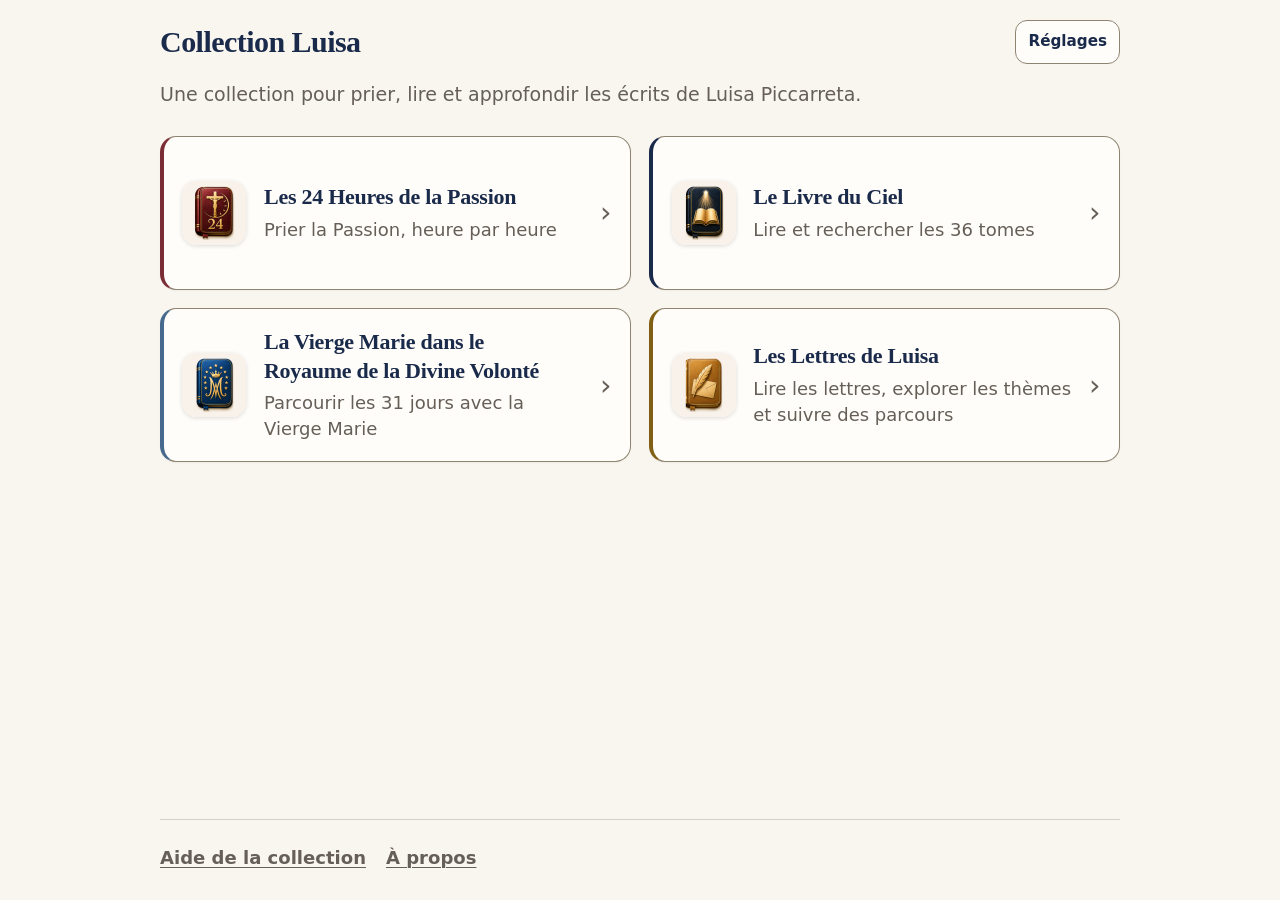
==== index.html @ f4c72cef "test" ====
<!doctype html>
<html lang="fr" dir="ltr" data-theme="system" data-text="normal">
<head>
  <meta charset="utf-8">
  <meta name="viewport" content="width=device-width, initial-scale=1, viewport-fit=cover">
  <meta name="referrer" content="no-referrer">
  <meta name="robots" content="noindex,nofollow">
  <meta name="theme-color" content="#F9F6F0" media="(prefers-color-scheme: light)">
  <meta name="theme-color" content="#171717" media="(prefers-color-scheme: dark)">
  <meta http-equiv="Content-Security-Policy" content="default-src 'self'; script-src 'self'; style-src 'self'; img-src 'self' data:; font-src 'self'; connect-src 'self'; worker-src 'self'; manifest-src 'self'; frame-src 'none'; object-src 'none'; base-uri 'none'; form-action 'none'">
  <meta name="x-build-profile" content="staging-review">
  <meta name="x-app-version" content="1.0.0">
  <meta name="x-build-date" content="2026-08-15">
  <title>Collection Luisa</title>
  <script src="boot.js"></script>
  <link rel="manifest" href="manifest.webmanifest">
  <link rel="apple-touch-icon" href="icons/apple-touch-icon.png">
  <link rel="stylesheet" href="styles.css">
  <script src="app.js" defer></script>
</head>
<body>
  <div id="system-banner" class="system-banner" hidden>
    <span id="system-banner-text" role="status" aria-live="polite"></span>
    <button id="system-banner-action" type="button" hidden>Actualiser</button>
  </div>
  <a class="skip-link" href="#main">Aller au contenu</a>
  <div class="page-shell">
    <header class="site-header">
      <h1 class="brand">Collection Luisa</h1>
      <button class="settings-trigger js-settings-trigger" type="button" hidden>Réglages</button>
    </header>

    <main id="main" tabindex="-1">
      <p class="intro">Une collection pour prier, lire et approfondir les écrits de Luisa Piccarreta.</p>

      <ul class="app-grid" aria-label="Les quatre œuvres">
        <li class="app-card app-card--24h" data-app-id="24h" data-public-state="available">
          <a class="app-card__link" href="https://louisriv26.github.io/Les-24-Heures-de-la-Passion/" referrerpolicy="no-referrer">
            <img class="app-card__icon" src="assets/apps/24h.png" alt="" width="64" height="64" decoding="async">
            <div class="app-card__copy"><h2 class="app-card__title">Les 24 Heures de la Passion</h2><p class="app-card__desc">Prier la Passion, heure par heure</p></div>
            <span class="app-card__chevron" aria-hidden="true">›</span>
          </a>
        </li>
        <li class="app-card app-card--ldc" data-app-id="ldc" data-public-state="available">
          <a class="app-card__link" href="https://louisriv26.github.io/Le-livre-du-Ciel---Github/" referrerpolicy="no-referrer">
            <img class="app-card__icon" src="assets/apps/ldc.png" alt="" width="64" height="64" decoding="async">
            <div class="app-card__copy"><h2 class="app-card__title">Le Livre du Ciel</h2><p class="app-card__desc">Lire et rechercher les 36 tomes</p></div>
            <span class="app-card__chevron" aria-hidden="true">›</span>
          </a>
        </li>
        <li class="app-card app-card--marie" data-app-id="marie" data-public-state="available">
          <a class="app-card__link" href="https://louisriv26.github.io/La-Vierge-Marie-dans-le-Royaume-de-la-Divine-Volont-/" referrerpolicy="no-referrer">
            <img class="app-card__icon" src="assets/apps/marie.png" alt="" width="64" height="64" decoding="async">
            <div class="app-card__copy"><h2 class="app-card__title">La Vierge Marie dans le Royaume de la Divine Volonté</h2><p class="app-card__desc">Parcourir les 31 jours avec la Vierge Marie</p></div>
            <span class="app-card__chevron" aria-hidden="true">›</span>
          </a>
        </li>
        <li class="app-card app-card--lettres" data-app-id="lettres" data-public-state="available">
          <a class="app-card__link" href="https://louisriv26.github.io/Les-lettres-de-Luisa/" referrerpolicy="no-referrer">
            <img class="app-card__icon" src="assets/apps/lettres.png" alt="" width="64" height="64" decoding="async">
            <div class="app-card__copy"><h2 class="app-card__title">Les Lettres de Luisa</h2><p class="app-card__desc">Lire les lettres, explorer les thèmes et suivre des parcours</p></div>
            <span class="app-card__chevron" aria-hidden="true">›</span>
          </a>
        </li>
      </ul>
    </main>

    <footer class="home-footer">
      <a href="help.html">Aide de la collection</a>
      <a href="about.html">À propos</a>
    </footer>
  </div>

  <dialog id="settings-dialog" class="settings-dialog" aria-labelledby="settings-heading">
    <div class="settings-dialog__inner">
      <div class="settings-dialog__header">
        <h2 id="settings-heading" tabindex="-1">Réglages</h2>
        <button id="settings-close" class="icon-control" type="button" aria-label="Fermer les réglages">Fermer</button>
      </div>
      <p class="settings-scope">Ces réglages s’appliquent uniquement à Collection Luisa.<br>Chaque app conserve ses propres réglages.</p>

      <fieldset class="settings-group">
        <legend>Taille du texte</legend>
        <div class="radio-list">
          <label><input type="radio" name="hub-text" value="small"> <span>Petit</span></label>
          <label><input type="radio" name="hub-text" value="normal"> <span>Normal</span></label>
          <label><input type="radio" name="hub-text" value="large"> <span>Grand</span></label>
          <label><input type="radio" name="hub-text" value="xlarge"> <span>Très grand</span></label>
        </div>
      </fieldset>

      <fieldset class="settings-group">
        <legend>Thème</legend>
        <div class="radio-list">
          <label><input type="radio" name="hub-theme" value="system"> <span>Automatique</span></label>
          <label><input type="radio" name="hub-theme" value="light"> <span>Clair</span></label>
          <label><input type="radio" name="hub-theme" value="dark"> <span>Sombre</span></label>
        </div>
      </fieldset>
    </div>
  </dialog>

  <div id="live" class="visually-hidden" role="status" aria-live="polite"></div>
</body>
</html>
---- styles.css ----
[hidden] {
  display: none !important;
}

:root {
  color-scheme: light dark;
  --hub-bg: #F9F6F0;
  --hub-surface: #FFFDF9;
  --hub-text: #1A2A4A;
  --hub-text-muted: #665F58;
  --hub-gold-text: #806014;
  --hub-gold-accent: #B08527;
  --hub-border: #8F8471;
  --hub-rule: #D8D0C4;
  --hub-focus: #1A2A4A;
  --hub-link: #1A2A4A;
  --module-24h-accent: #7B2D35;
  --module-ldc-accent: #1A2A4A;
  --module-marie-accent: #456A8D;
  --module-lettres-accent: #806014;
  --space-1: .25rem;
  --space-2: .5rem;
  --space-3: .75rem;
  --space-4: 1rem;
  --space-5: 1.5rem;
  --space-6: 2rem;
  --space-7: 3rem;
  --radius-card: 1rem;
  --radius-control: .75rem;
  --font-ui: system-ui, -apple-system, BlinkMacSystemFont, "Segoe UI", sans-serif;
  --font-display: Georgia, "Iowan Old Style", "Times New Roman", "Noto Serif", serif;
  --fs-body: 1.1875rem;
  --fs-card-desc: 1.125rem;
  --fs-card-title: 1.375rem;
  --fs-brand: 1.875rem;
  --page-inline: clamp(1rem, 4vw, 2rem);
}

html[data-text="small"] {
  --fs-body: 1rem;
  --fs-card-desc: 1rem;
  --fs-card-title: 1.25rem;
  --fs-brand: 1.75rem;
}

html[data-text="normal"] {
  --fs-body: 1.1875rem;
  --fs-card-desc: 1.125rem;
  --fs-card-title: 1.375rem;
  --fs-brand: 1.875rem;
}

html[data-text="large"] {
  --fs-body: 1.375rem;
  --fs-card-desc: 1.25rem;
  --fs-card-title: 1.5rem;
  --fs-brand: 2rem;
}

html[data-text="xlarge"] {
  --fs-body: 1.625rem;
  --fs-card-desc: 1.4375rem;
  --fs-card-title: 1.6875rem;
  --fs-brand: 2.125rem;
}

html[data-theme="light"] {
  color-scheme: light;
}

html[data-theme="dark"] {
  color-scheme: dark;
  --hub-bg: #171717;
  --hub-surface: #211F1C;
  --hub-text: #F3EFE7;
  --hub-text-muted: #C6BFB4;
  --hub-gold-text: #D3B45A;
  --hub-gold-accent: #D3B45A;
  --hub-border: #7A7065;
  --hub-rule: #3A3630;
  --hub-focus: #F3EFE7;
  --hub-link: #F3EFE7;
  --module-24h-accent: #D7A0A5;
  --module-ldc-accent: #B7CDE0;
  --module-marie-accent: #9FC3DE;
  --module-lettres-accent: #D3B45A;
}

@media (prefers-color-scheme: dark) {
  html[data-theme="system"] {
    color-scheme: dark;
    --hub-bg: #171717;
    --hub-surface: #211F1C;
    --hub-text: #F3EFE7;
    --hub-text-muted: #C6BFB4;
    --hub-gold-text: #D3B45A;
    --hub-gold-accent: #D3B45A;
    --hub-border: #7A7065;
    --hub-rule: #3A3630;
    --hub-focus: #F3EFE7;
    --hub-link: #F3EFE7;
    --module-24h-accent: #D7A0A5;
    --module-ldc-accent: #B7CDE0;
    --module-marie-accent: #9FC3DE;
    --module-lettres-accent: #D3B45A;
  }
}

* {
  box-sizing: border-box;
}

html {
  min-width: 0;
  background: var(--hub-bg);
}

body {
  margin: 0;
  min-width: 0;
  min-height: 100vh;
  min-height: 100dvh;
  background: var(--hub-bg);
  color: var(--hub-text);
  font-family: var(--font-ui);
  font-size: var(--fs-body);
  line-height: 1.6;
  text-rendering: optimizeLegibility;
}

img,
svg {
  display: block;
  max-width: 100%;
}

a {
  color: var(--hub-link);
  text-underline-offset: .18em;
  text-decoration-thickness: .08em;
}

a:hover {
  text-decoration-thickness: .12em;
}

:focus-visible {
  outline: 3px solid var(--hub-focus);
  outline-offset: 3px;
}

.skip-link {
  position: fixed;
  z-index: 10;
  inset-block-start: .75rem;
  inset-inline-start: .75rem;
  padding: .65rem .85rem;
  border: 2px solid var(--hub-focus);
  border-radius: var(--radius-control);
  background: var(--hub-surface);
  color: var(--hub-text);
  transform: translateY(-180%);
}

.skip-link:focus {
  transform: translateY(0);
}

.page-shell {
  width: min(100%, 1024px);
  min-height: 100vh;
  min-height: 100dvh;
  margin-inline: auto;
  padding:
    max(1rem, env(safe-area-inset-top))
    max(var(--page-inline), env(safe-area-inset-right))
    max(1.25rem, env(safe-area-inset-bottom))
    max(var(--page-inline), env(safe-area-inset-left));
  display: flex;
  flex-direction: column;
}

.site-header {
  display: flex;
  align-items: center;
  justify-content: space-between;
  gap: var(--space-4);
  min-width: 0;
  padding-block: .25rem 1rem;
}

.brand,
.page-title {
  margin: 0;
  color: var(--hub-text);
  font-family: var(--font-display);
  font-weight: 600;
  letter-spacing: -.018em;
}

.brand {
  font-size: var(--fs-brand);
  line-height: 1.18;
}

.page-title {
  font-size: clamp(1.75rem, 4vw, 2.25rem);
  line-height: 1.22;
}

.settings-trigger {
  flex: 0 0 auto;
  min-width: 44px;
  min-height: 44px;
  padding: .55rem .75rem;
  border: 1px solid var(--hub-border);
  border-radius: var(--radius-control);
  background: var(--hub-surface);
  color: var(--hub-text);
  font: 600 .95rem/1 var(--font-ui);
}

main {
  flex: 1 0 auto;
  min-width: 0;
}

.intro {
  max-width: 46rem;
  margin: 0 0 clamp(1.1rem, 3vw, 1.65rem);
  color: var(--hub-text-muted);
  font-size: var(--fs-body);
  line-height: 1.55;
}

.app-grid {
  display: grid;
  grid-template-columns: minmax(0, 1fr);
  gap: clamp(.75rem, 2.2vw, 1.15rem);
  margin: 0;
  padding: 0;
  list-style: none;
}

.app-card {
  min-width: 0;
  border: 1px solid var(--hub-border);
  border-inline-start-width: 4px;
  border-radius: var(--radius-card);
  background: var(--hub-surface);
  box-shadow: 0 1px 2px rgba(0, 0, 0, .04);
  overflow: clip;
}

.app-card--24h { border-inline-start-color: var(--module-24h-accent); }
.app-card--ldc { border-inline-start-color: var(--module-ldc-accent); }
.app-card--marie { border-inline-start-color: var(--module-marie-accent); }
.app-card--lettres { border-inline-start-color: var(--module-lettres-accent); }

.app-card__link,
.app-card__body {
  min-width: 0;
  min-height: 112px;
  padding: clamp(.85rem, 2.5vw, 1.15rem);
  display: grid;
  grid-template-columns: clamp(3.25rem, 7vw, 4rem) minmax(0, 1fr) auto;
  align-items: center;
  gap: clamp(.8rem, 2.4vw, 1.1rem);
}

.app-card__link {
  color: inherit;
  text-decoration: none;
}

.app-card__link:hover {
  background: color-mix(in srgb, var(--hub-surface) 94%, var(--hub-text) 6%);
}

.app-card__link:active {
  background: color-mix(in srgb, var(--hub-surface) 90%, var(--hub-text) 10%);
}

.app-card__link:focus-visible {
  outline: 3px solid var(--hub-focus);
  outline-offset: -4px;
}

.app-card__icon {
  width: clamp(3.25rem, 7vw, 4rem);
  height: clamp(3.25rem, 7vw, 4rem);
  border-radius: .9rem;
  object-fit: cover;
  box-shadow: 0 1px 4px rgba(0, 0, 0, .14);
}

.app-card__copy {
  min-width: 0;
}

.app-card__title {
  margin: 0;
  color: var(--hub-text);
  font-family: var(--font-display);
  font-size: var(--fs-card-title);
  font-weight: 600;
  line-height: 1.3;
  letter-spacing: -.012em;
  overflow-wrap: break-word;
  hyphens: auto;
  text-wrap: balance;
}

.app-card__desc,
.app-card__status {
  margin: .32rem 0 0;
  line-height: 1.45;
  overflow-wrap: break-word;
}

.app-card__desc {
  color: var(--hub-text-muted);
  font-size: var(--fs-card-desc);
}

.app-card__status {
  color: var(--hub-gold-text);
  font-size: .95em;
  font-weight: 700;
}

.app-card__chevron {
  align-self: center;
  color: var(--hub-text-muted);
  font-family: var(--font-ui);
  font-size: 1.8rem;
  font-weight: 400;
  line-height: 1;
}

.app-card.is-unavailable {
  box-shadow: none;
}

.app-card.is-unavailable .app-card__icon {
  opacity: .82;
}

.home-footer,
.page-footer {
  margin-block-start: clamp(1.25rem, 4vw, 2rem);
  padding-block-start: 1rem;
  border-block-start: 1px solid var(--hub-rule);
}

.home-footer {
  display: flex;
  flex-wrap: wrap;
  align-items: center;
  gap: .55rem 1.25rem;
}

.home-footer a,
.page-footer a {
  min-height: 44px;
  display: inline-flex;
  align-items: center;
  color: var(--hub-text-muted);
  font-size: .95em;
  font-weight: 600;
}

.prose {
  max-width: 46rem;
}

.prose h2 {
  margin: 1.8rem 0 .45rem;
  color: var(--hub-text);
  font-family: var(--font-display);
  font-size: 1.25em;
  line-height: 1.35;
}

.prose p {
  margin: .45rem 0 1rem;
  color: var(--hub-text-muted);
  line-height: 1.65;
}

.meta-list {
  margin: 1.25rem 0 0;
  padding: 0;
  display: grid;
  gap: .45rem;
  list-style: none;
  color: var(--hub-text-muted);
}

.meta-list strong {
  color: var(--hub-text);
}

.build-note {
  margin-block-start: 1.5rem;
  padding: .85rem 1rem;
  border-inline-start: 4px solid var(--hub-gold-accent);
  background: var(--hub-surface);
  color: var(--hub-text-muted);
  font-size: .92em;
}

@media (min-width: 700px) {
  .app-grid {
    grid-template-columns: repeat(2, minmax(0, 1fr));
  }

  .app-card__link,
  .app-card__body {
    min-height: 152px;
  }
}

@media (max-width: 359px) {
  .site-header {
    align-items: flex-start;
  }

  .app-card__link,
  .app-card__body {
    grid-template-columns: 3.25rem minmax(0, 1fr);
  }

  .app-card__chevron {
    display: none;
  }

  html[data-text="xlarge"] .app-card__link,
  html[data-text="xlarge"] .app-card__body {
    grid-template-columns: minmax(0, 1fr);
    align-items: start;
  }

  html[data-text="xlarge"] .app-card__icon {
    margin-block-end: .15rem;
  }
}

html[data-text="xlarge"] .app-card__chevron {
  display: none;
}

@media (forced-colors: active) {
  .app-card {
    border-color: CanvasText;
  }

  .app-card__link:focus-visible,
  :focus-visible {
    outline-color: Highlight;
  }
}

@media (prefers-reduced-motion: reduce) {
  *,
  *::before,
  *::after {
    scroll-behavior: auto !important;
    transition-duration: .01ms !important;
    animation-duration: .01ms !important;
    animation-iteration-count: 1 !important;
  }
}

.visually-hidden {
  position: absolute !important;
  width: 1px !important;
  height: 1px !important;
  padding: 0 !important;
  margin: -1px !important;
  overflow: hidden !important;
  clip: rect(0, 0, 0, 0) !important;
  white-space: nowrap !important;
  border: 0 !important;
}

body.is-scroll-locked {
  position: fixed;
  inset-inline: 0;
  width: 100%;
  overflow: hidden;
}

.settings-dialog {
  width: min(calc(100% - 1rem), 680px);
  max-inline-size: 680px;
  max-block-size: min(92vh, 100dvh);
  padding: 0;
  border: 1px solid var(--hub-border);
  border-radius: 1.25rem;
  background: var(--hub-surface);
  color: var(--hub-text);
  box-shadow: 0 18px 60px rgba(0, 0, 0, .22);
  overflow: auto;
}

.settings-dialog::backdrop {
  background: rgba(15, 19, 28, .55);
}

.settings-dialog__inner {
  padding: clamp(1rem, 3vw, 1.5rem);
}

.settings-dialog__header {
  display: flex;
  align-items: flex-start;
  justify-content: space-between;
  gap: 1rem;
}

.settings-dialog__header h2 {
  margin: 0;
  font-family: var(--font-display);
  font-size: 1.55em;
  line-height: 1.25;
}

.icon-control,
.support-actions button {
  min-width: 44px;
  min-height: 44px;
  padding: .7rem .9rem;
  border: 1px solid var(--hub-border);
  border-radius: var(--radius-control);
  background: var(--hub-surface);
  color: var(--hub-text);
  font: 600 .95em/1.2 var(--font-ui);
}

.settings-scope {
  margin: .8rem 0 1.25rem;
  color: var(--hub-text-muted);
  line-height: 1.5;
}

.settings-group {
  margin: 0;
  padding: 1rem 0;
  border: 0;
  border-block-start: 1px solid var(--hub-rule);
}

.settings-group legend {
  padding: 0;
  color: var(--hub-text);
  font-weight: 700;
}

.radio-list {
  display: grid;
  gap: .45rem;
  margin-block-start: .7rem;
}

.radio-list label {
  min-height: 44px;
  display: flex;
  align-items: center;
  gap: .75rem;
  padding: .55rem .65rem;
  border-radius: var(--radius-control);
  cursor: pointer;
}

.radio-list label:hover {
  background: color-mix(in srgb, var(--hub-surface) 92%, var(--hub-text) 8%);
}

.radio-list input[type="radio"] {
  inline-size: 1.25rem;
  block-size: 1.25rem;
  flex: 0 0 auto;
  margin: 0;
  accent-color: var(--hub-text);
}

.radio-list input[type="radio"]:focus-visible {
  outline: 3px solid var(--hub-focus);
  outline-offset: 4px;
}

.technical-support {
  margin-block-start: 2rem;
  padding-block-start: 1rem;
  border-block-start: 1px solid var(--hub-rule);
}

.support-actions {
  display: flex;
  flex-wrap: wrap;
  gap: .65rem;
}

.support-feedback,
.reset-confirmation {
  margin-block-start: 1rem;
  padding: 1rem;
  border: 1px solid var(--hub-border);
  border-radius: var(--radius-control);
  background: var(--hub-surface);
}

.support-feedback p,
.reset-confirmation p {
  margin-block-start: 0;
}

.reset-confirmation h3 {
  margin: 0 0 .55rem;
  font-family: var(--font-display);
  font-size: 1.05em;
  line-height: 1.35;
}

#diagnostics-text {
  width: 100%;
  min-height: 12rem;
  margin-block-start: .4rem;
  padding: .75rem;
  resize: vertical;
  border: 1px solid var(--hub-border);
  border-radius: var(--radius-control);
  background: var(--hub-bg);
  color: var(--hub-text);
  font: 1rem/1.45 ui-monospace, SFMono-Regular, Menlo, Consolas, monospace;
}

@media (max-width: 520px) {
  .settings-dialog {
    width: calc(100% - .5rem);
    max-block-size: 100vh;
    max-block-size: 100dvh;
    border-radius: 1rem;
  }
}

@media (forced-colors: active) {
  .settings-dialog,
  .settings-group,
  .technical-support,
  .support-feedback,
  .reset-confirmation,
  .icon-control,
  .support-actions button,
  #diagnostics-text {
    border-color: CanvasText;
  }

  .radio-list input[type="radio"] {
    forced-color-adjust: auto;
  }
}


/* One persistent system banner; offline has priority over update. */
.system-banner {
  position: sticky;
  inset-block-start: 0;
  z-index: 1000;
  display: flex;
  align-items: center;
  justify-content: center;
  gap: var(--space-3, .75rem);
  min-height: 44px;
  padding: .55rem max(1rem, env(safe-area-inset-right)) .55rem max(1rem, env(safe-area-inset-left));
  border-bottom: 1px solid var(--hub-border);
  background: var(--hub-surface);
  color: var(--hub-text);
  font: 600 .95rem/1.35 var(--font-ui);
}
.system-banner button {
  min-width: 44px;
  min-height: 44px;
  padding: .5rem .8rem;
  border: 1px solid var(--hub-border);
  border-radius: var(--radius-control);
  background: var(--hub-bg);
  color: var(--hub-text);
  font: inherit;
}
.system-banner button:focus-visible { outline: 3px solid var(--hub-focus); outline-offset: 2px; }
@media (max-width: 420px) {
  .system-banner { justify-content: space-between; font-size: .875rem; }
}
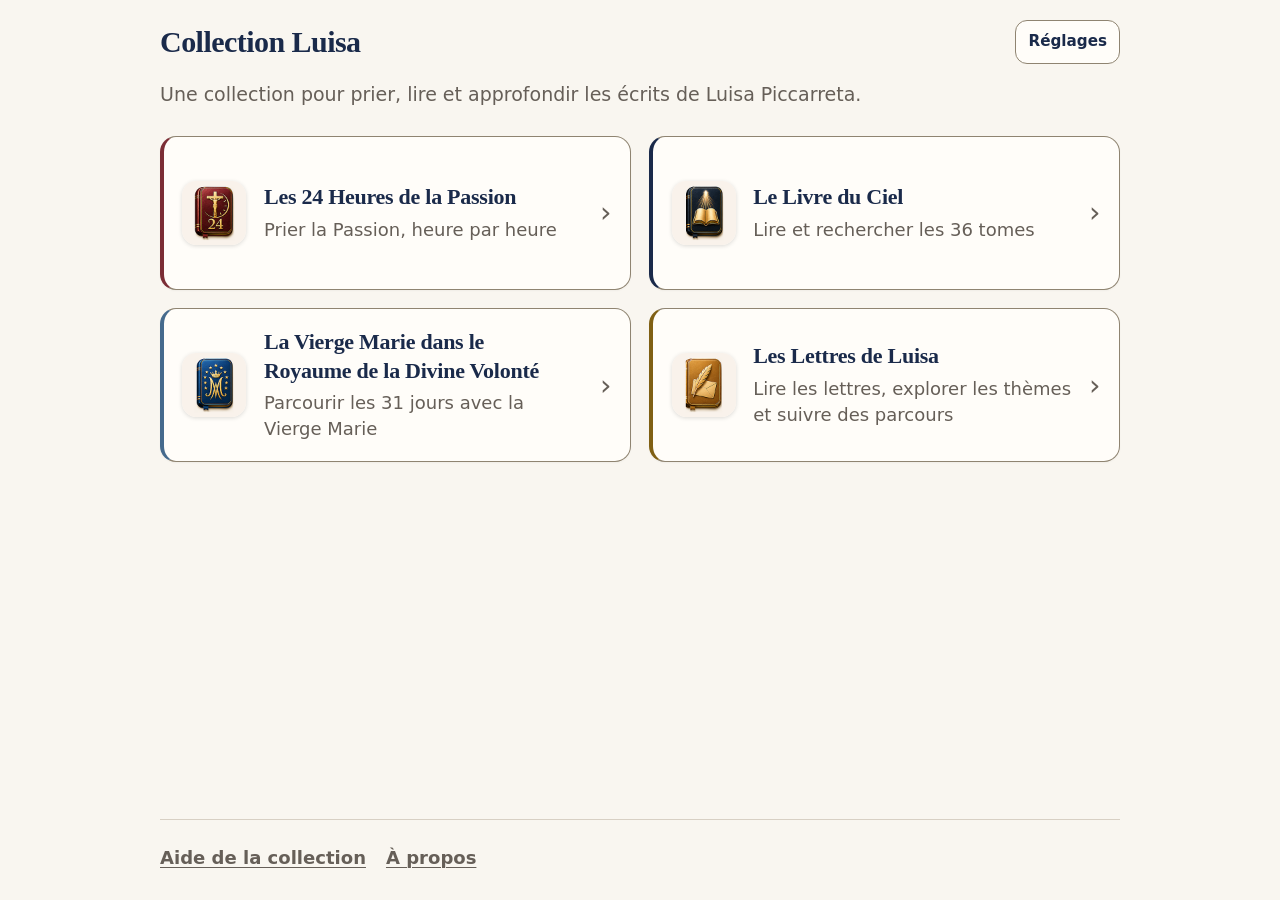
==== commit eaca5b08: "test" ====
--- a/index.html
+++ b/index.html
@@ -5,12 +5,21 @@
   <meta name="viewport" content="width=device-width, initial-scale=1, viewport-fit=cover">
   <meta name="referrer" content="no-referrer">
   <meta name="robots" content="noindex,nofollow">
+  <meta name="description" content="Une collection pour prier, lire et approfondir les écrits de Luisa Piccarreta.">
+  <link rel="canonical" href="https://louisriv26.github.io/Collection-Luisa/">
+  <meta property="og:type" content="website">
+  <meta property="og:title" content="Collection Luisa">
+  <meta property="og:description" content="Une collection pour prier, lire et approfondir les écrits de Luisa Piccarreta.">
+  <meta property="og:url" content="https://louisriv26.github.io/Collection-Luisa/">
+  <meta property="og:image" content="https://louisriv26.github.io/Collection-Luisa/icons/og-1200x630.png">
+  <meta property="og:image:width" content="1200">
+  <meta property="og:image:height" content="630">
   <meta name="theme-color" content="#F9F6F0" media="(prefers-color-scheme: light)">
   <meta name="theme-color" content="#171717" media="(prefers-color-scheme: dark)">
   <meta http-equiv="Content-Security-Policy" content="default-src 'self'; script-src 'self'; style-src 'self'; img-src 'self' data:; font-src 'self'; connect-src 'self'; worker-src 'self'; manifest-src 'self'; frame-src 'none'; object-src 'none'; base-uri 'none'; form-action 'none'">
   <meta name="x-build-profile" content="staging-review">
-  <meta name="x-app-version" content="1.0.0">
-  <meta name="x-build-date" content="2026-08-15">
+  <meta name="x-app-version" content="1.0.2">
+  <meta name="x-build-date" content="2026-08-23">
   <title>Collection Luisa</title>
   <script src="boot.js"></script>
   <link rel="manifest" href="manifest.webmanifest">
@@ -36,28 +45,28 @@
       <ul class="app-grid" aria-label="Les quatre œuvres">
         <li class="app-card app-card--24h" data-app-id="24h" data-public-state="available">
           <a class="app-card__link" href="https://louisriv26.github.io/Les-24-Heures-de-la-Passion/" referrerpolicy="no-referrer">
-            <img class="app-card__icon" src="assets/apps/24h.png" alt="" width="64" height="64" decoding="async">
+            <img class="app-card__icon" src="assets/apps/24h-192.png" alt="" width="64" height="64" decoding="async">
             <div class="app-card__copy"><h2 class="app-card__title">Les 24 Heures de la Passion</h2><p class="app-card__desc">Prier la Passion, heure par heure</p></div>
             <span class="app-card__chevron" aria-hidden="true">›</span>
           </a>
         </li>
         <li class="app-card app-card--ldc" data-app-id="ldc" data-public-state="available">
           <a class="app-card__link" href="https://louisriv26.github.io/Le-livre-du-Ciel---Github/" referrerpolicy="no-referrer">
-            <img class="app-card__icon" src="assets/apps/ldc.png" alt="" width="64" height="64" decoding="async">
+            <img class="app-card__icon" src="assets/apps/ldc-192.png" alt="" width="64" height="64" decoding="async">
             <div class="app-card__copy"><h2 class="app-card__title">Le Livre du Ciel</h2><p class="app-card__desc">Lire et rechercher les 36 tomes</p></div>
             <span class="app-card__chevron" aria-hidden="true">›</span>
           </a>
         </li>
         <li class="app-card app-card--marie" data-app-id="marie" data-public-state="available">
           <a class="app-card__link" href="https://louisriv26.github.io/La-Vierge-Marie-dans-le-Royaume-de-la-Divine-Volont-/" referrerpolicy="no-referrer">
-            <img class="app-card__icon" src="assets/apps/marie.png" alt="" width="64" height="64" decoding="async">
+            <img class="app-card__icon" src="assets/apps/marie-192.png" alt="" width="64" height="64" decoding="async">
             <div class="app-card__copy"><h2 class="app-card__title">La Vierge Marie dans le Royaume de la Divine Volonté</h2><p class="app-card__desc">Parcourir les 31 jours avec la Vierge Marie</p></div>
             <span class="app-card__chevron" aria-hidden="true">›</span>
           </a>
         </li>
         <li class="app-card app-card--lettres" data-app-id="lettres" data-public-state="available">
           <a class="app-card__link" href="https://louisriv26.github.io/Les-lettres-de-Luisa/" referrerpolicy="no-referrer">
-            <img class="app-card__icon" src="assets/apps/lettres.png" alt="" width="64" height="64" decoding="async">
+            <img class="app-card__icon" src="assets/apps/lettres-192.png" alt="" width="64" height="64" decoding="async">
             <div class="app-card__copy"><h2 class="app-card__title">Les Lettres de Luisa</h2><p class="app-card__desc">Lire les lettres, explorer les thèmes et suivre des parcours</p></div>
             <span class="app-card__chevron" aria-hidden="true">›</span>
           </a>
@@ -77,7 +86,7 @@
         <h2 id="settings-heading" tabindex="-1">Réglages</h2>
         <button id="settings-close" class="icon-control" type="button" aria-label="Fermer les réglages">Fermer</button>
       </div>
-      <p class="settings-scope">Ces réglages s’appliquent uniquement à Collection Luisa.<br>Chaque app conserve ses propres réglages.</p>
+      <p class="settings-scope">Ces réglages s’appliquent uniquement à Collection Luisa.<br>Chaque application conserve ses propres réglages.</p>
 
       <fieldset class="settings-group">
         <legend>Taille du texte</legend>
